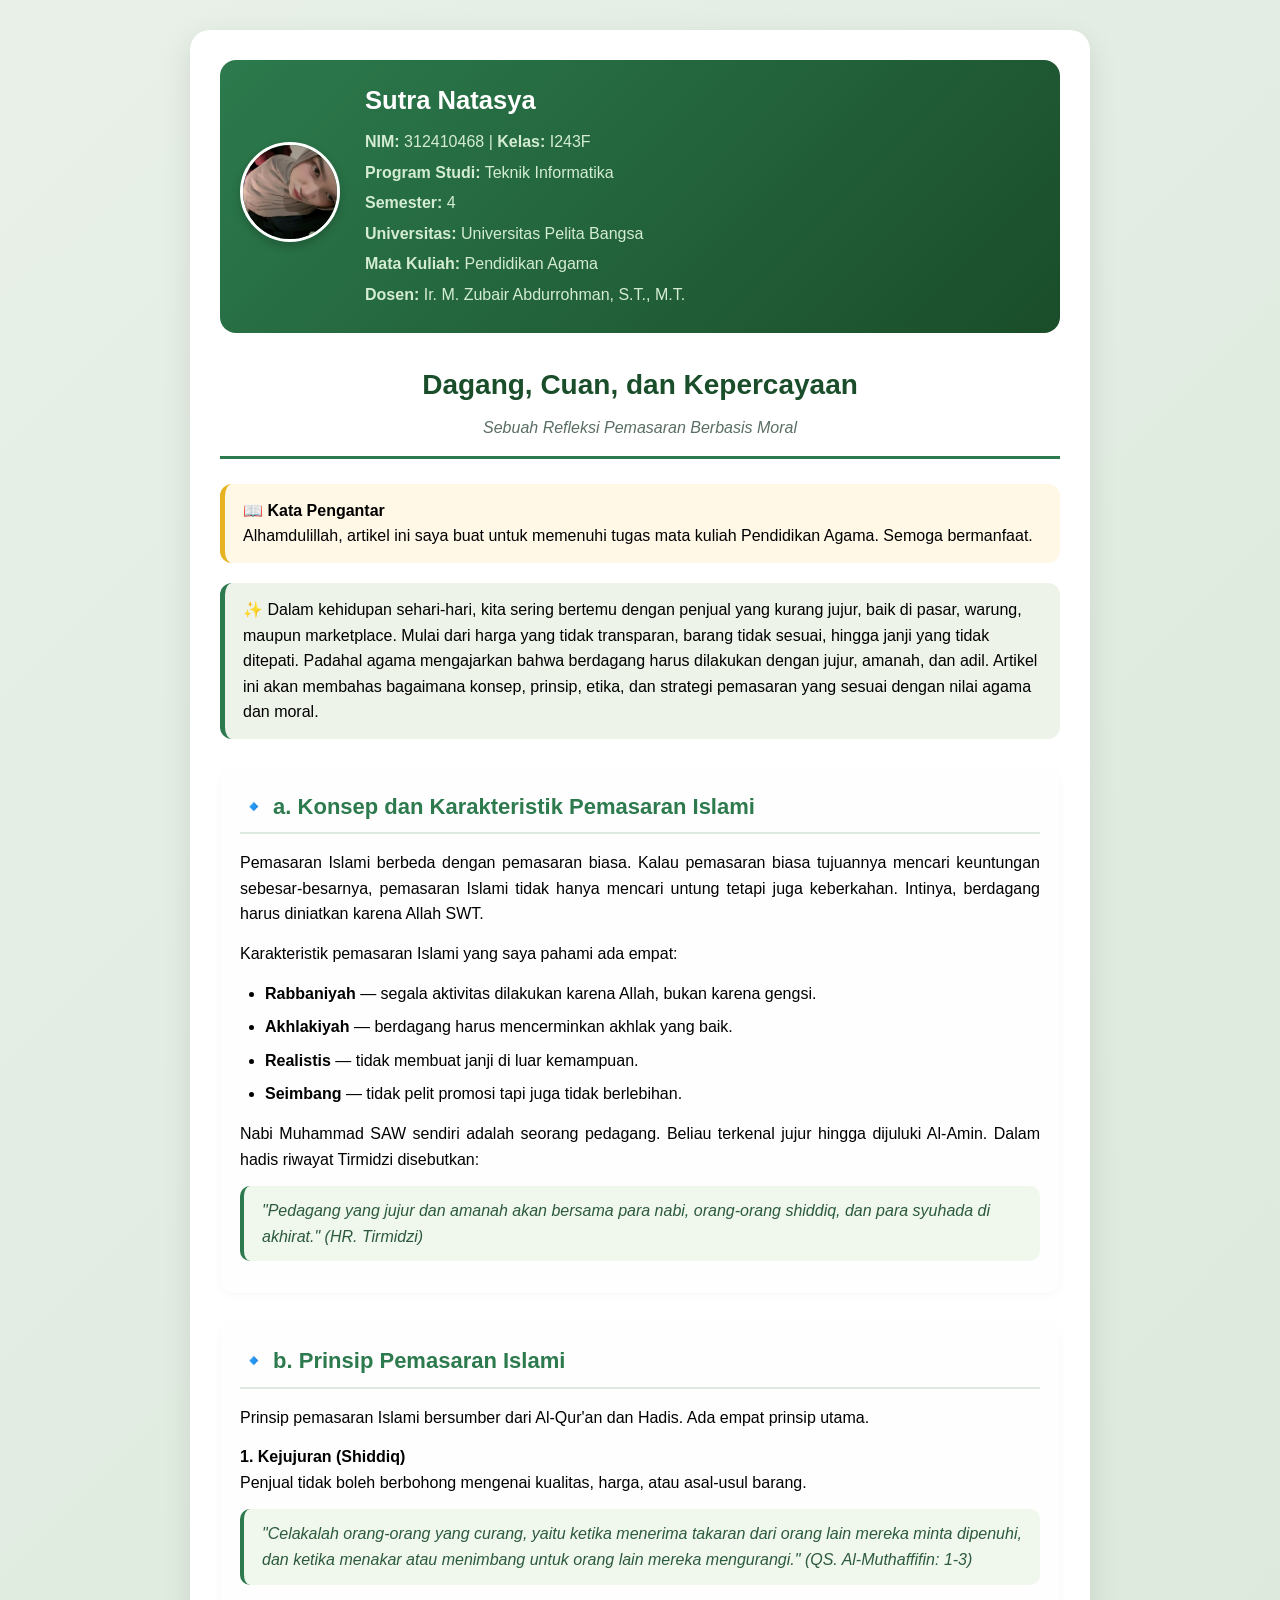
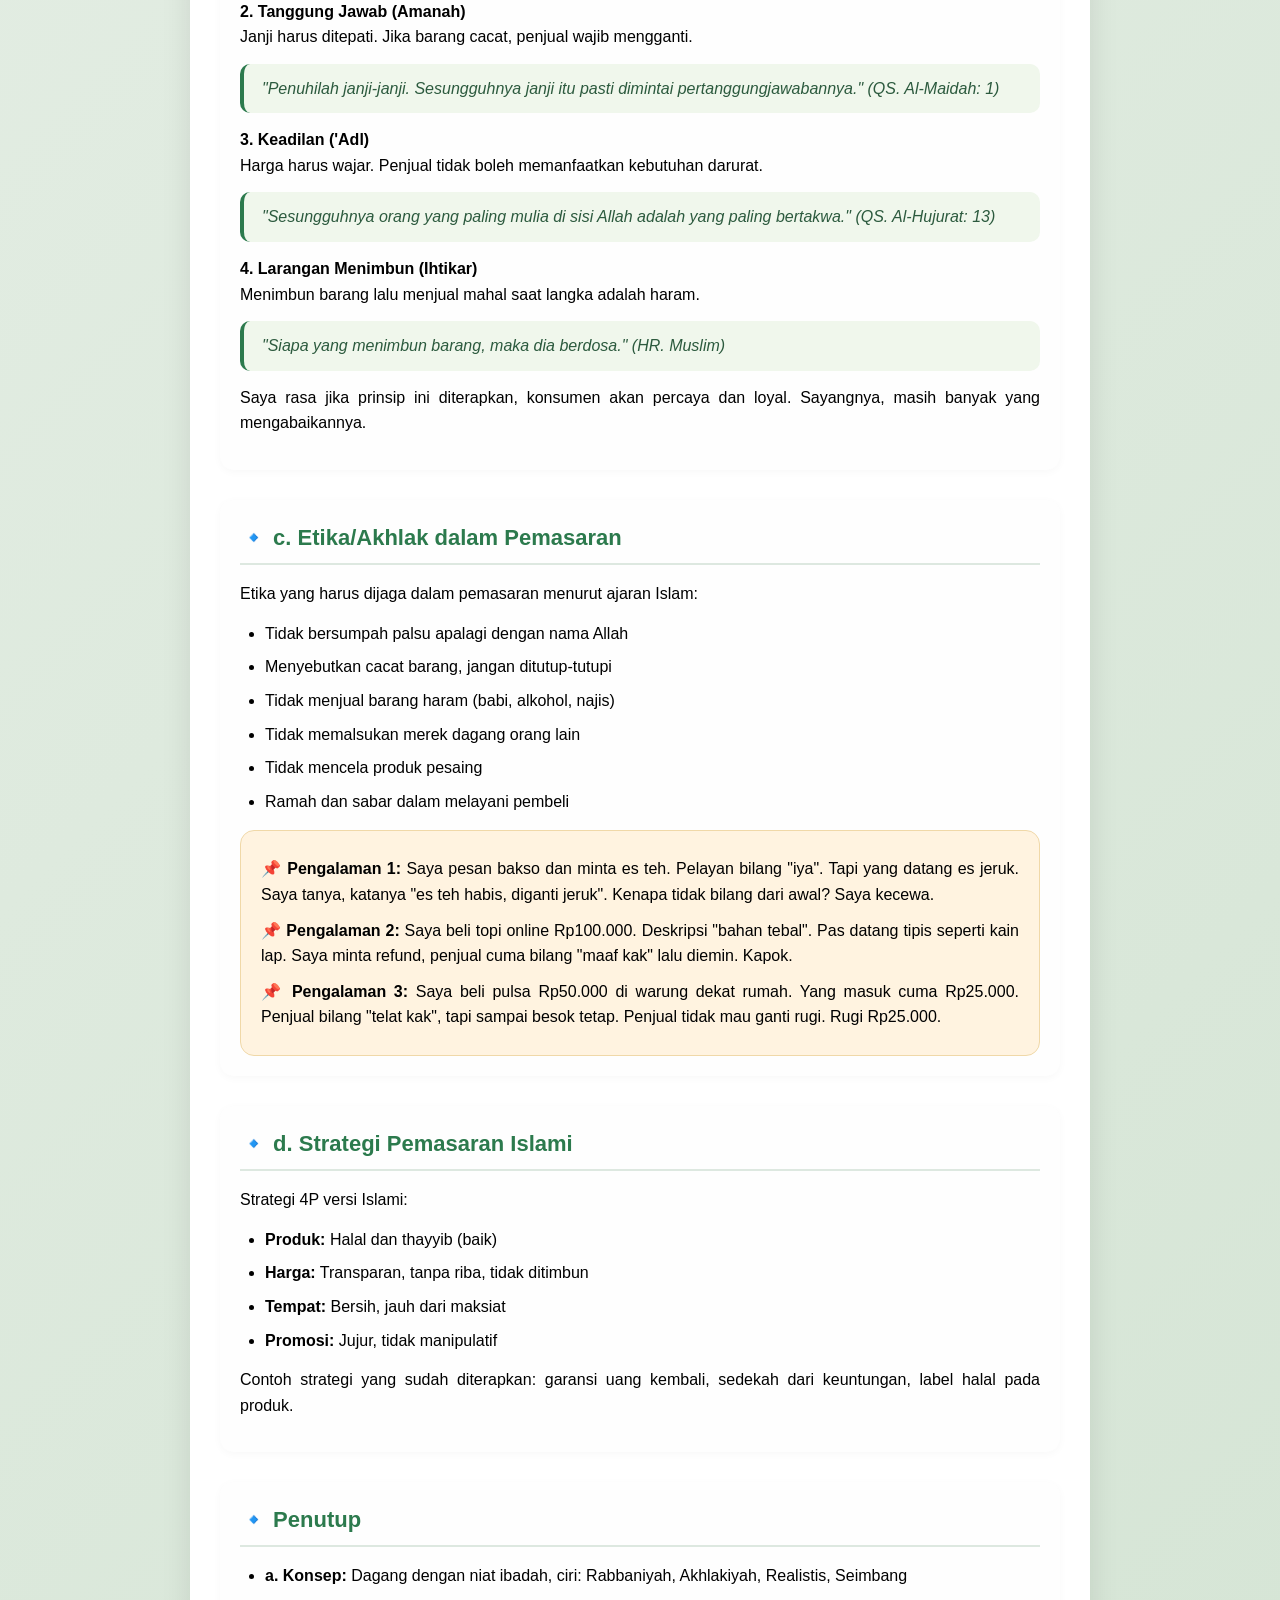
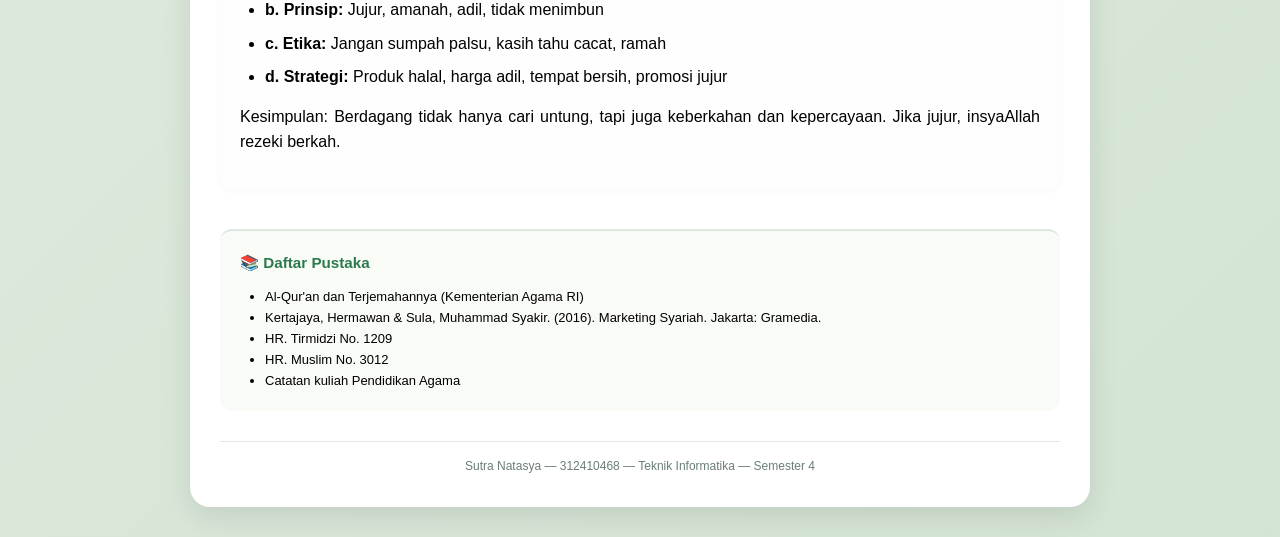
==== index.html @ a2deda5b "first commit" ====
<!doctype html>
<html lang="id">
  <head>
    <meta charset="UTF-8" />
    <title>Tugas Agama - Sutra Natasya</title>
    <link rel="stylesheet" href="style.css" />
  </head>
  <body>
    <div class="container">
      <div class="header">
        <div class="foto-area">
          <img src="foto/profil.jpg" alt="Foto Sutra" />
        </div>
        <div class="biodata-area">
          <h2>Sutra Natasya</h2>
          <p><strong>NIM:</strong> 312410468 | <strong>Kelas:</strong> I243F</p>
          <p><strong>Program Studi:</strong> Teknik Informatika</p>
          <p><strong>Semester:</strong> 4</p>
          <p><strong>Universitas:</strong> Universitas Pelita Bangsa</p>
          <p><strong>Mata Kuliah:</strong> Pendidikan Agama</p>
          <p><strong>Dosen:</strong> Ir. M. Zubair Abdurrohman, S.T., M.T.</p>
        </div>
      </div>

      <div class="judul">
        <h1>Dagang, Cuan, dan Kepercayaan</h1>
        <p>Sebuah Refleksi Pemasaran Berbasis Moral</p>
      </div>

      <div class="kata-pengantar">
        <p><strong>📖 Kata Pengantar</strong><br />Alhamdulillah, artikel ini saya buat untuk memenuhi tugas mata kuliah Pendidikan Agama. Semoga bermanfaat.</p>
      </div>

      <div class="pendahuluan">
        <p>
          ✨ Dalam kehidupan sehari-hari, kita sering bertemu dengan penjual yang kurang jujur, baik di pasar, warung, maupun marketplace. Mulai dari harga yang tidak transparan, barang tidak sesuai, hingga janji yang tidak ditepati.
          Padahal agama mengajarkan bahwa berdagang harus dilakukan dengan jujur, amanah, dan adil. Artikel ini akan membahas bagaimana konsep, prinsip, etika, dan strategi pemasaran yang sesuai dengan nilai agama dan moral.
        </p>
      </div>

      <div class="bab">
        <h2>🔹 a. Konsep dan Karakteristik Pemasaran Islami</h2>
        <p>
          Pemasaran Islami berbeda dengan pemasaran biasa. Kalau pemasaran biasa tujuannya mencari keuntungan sebesar-besarnya, pemasaran Islami tidak hanya mencari untung tetapi juga keberkahan. Intinya, berdagang harus diniatkan karena
          Allah SWT.
        </p>
        <p>Karakteristik pemasaran Islami yang saya pahami ada empat:</p>
        <ul>
          <li><strong>Rabbaniyah</strong> — segala aktivitas dilakukan karena Allah, bukan karena gengsi.</li>
          <li><strong>Akhlakiyah</strong> — berdagang harus mencerminkan akhlak yang baik.</li>
          <li><strong>Realistis</strong> — tidak membuat janji di luar kemampuan.</li>
          <li><strong>Seimbang</strong> — tidak pelit promosi tapi juga tidak berlebihan.</li>
        </ul>
        <p>Nabi Muhammad SAW sendiri adalah seorang pedagang. Beliau terkenal jujur hingga dijuluki Al-Amin. Dalam hadis riwayat Tirmidzi disebutkan:</p>
        <div class="ayat">"Pedagang yang jujur dan amanah akan bersama para nabi, orang-orang shiddiq, dan para syuhada di akhirat." (HR. Tirmidzi)</div>
      </div>

      <div class="bab">
        <h2>🔹 b. Prinsip Pemasaran Islami</h2>
        <p>Prinsip pemasaran Islami bersumber dari Al-Qur'an dan Hadis. Ada empat prinsip utama.</p>

        <p><strong>1. Kejujuran (Shiddiq)</strong><br />Penjual tidak boleh berbohong mengenai kualitas, harga, atau asal-usul barang.</p>
        <div class="ayat">"Celakalah orang-orang yang curang, yaitu ketika menerima takaran dari orang lain mereka minta dipenuhi, dan ketika menakar atau menimbang untuk orang lain mereka mengurangi." (QS. Al-Muthaffifin: 1-3)</div>

        <p><strong>2. Tanggung Jawab (Amanah)</strong><br />Janji harus ditepati. Jika barang cacat, penjual wajib mengganti.</p>
        <div class="ayat">"Penuhilah janji-janji. Sesungguhnya janji itu pasti dimintai pertanggungjawabannya." (QS. Al-Maidah: 1)</div>

        <p><strong>3. Keadilan ('Adl)</strong><br />Harga harus wajar. Penjual tidak boleh memanfaatkan kebutuhan darurat.</p>
        <div class="ayat">"Sesungguhnya orang yang paling mulia di sisi Allah adalah yang paling bertakwa." (QS. Al-Hujurat: 13)</div>

        <p><strong>4. Larangan Menimbun (Ihtikar)</strong><br />Menimbun barang lalu menjual mahal saat langka adalah haram.</p>
        <div class="ayat">"Siapa yang menimbun barang, maka dia berdosa." (HR. Muslim)</div>

        <p>Saya rasa jika prinsip ini diterapkan, konsumen akan percaya dan loyal. Sayangnya, masih banyak yang mengabaikannya.</p>
      </div>

      <div class="bab">
        <h2>🔹 c. Etika/Akhlak dalam Pemasaran</h2>
        <p>Etika yang harus dijaga dalam pemasaran menurut ajaran Islam:</p>
        <ul>
          <li>Tidak bersumpah palsu apalagi dengan nama Allah</li>
          <li>Menyebutkan cacat barang, jangan ditutup-tutupi</li>
          <li>Tidak menjual barang haram (babi, alkohol, najis)</li>
          <li>Tidak memalsukan merek dagang orang lain</li>
          <li>Tidak mencela produk pesaing</li>
          <li>Ramah dan sabar dalam melayani pembeli</li>
        </ul>

        <div class="pengalaman">
          <p><strong>📌 Pengalaman 1:</strong> Saya pesan bakso dan minta es teh. Pelayan bilang "iya". Tapi yang datang es jeruk. Saya tanya, katanya "es teh habis, diganti jeruk". Kenapa tidak bilang dari awal? Saya kecewa.</p>
          <p><strong>📌 Pengalaman 2:</strong> Saya beli topi online Rp100.000. Deskripsi "bahan tebal". Pas datang tipis seperti kain lap. Saya minta refund, penjual cuma bilang "maaf kak" lalu diemin. Kapok.</p>
          <p><strong>📌 Pengalaman 3:</strong> Saya beli pulsa Rp50.000 di warung dekat rumah. Yang masuk cuma Rp25.000. Penjual bilang "telat kak", tapi sampai besok tetap. Penjual tidak mau ganti rugi. Rugi Rp25.000.</p>
        </div>
      </div>

      <div class="bab">
        <h2>🔹 d. Strategi Pemasaran Islami</h2>
        <p>Strategi 4P versi Islami:</p>
        <ul>
          <li><strong>Produk:</strong> Halal dan thayyib (baik)</li>
          <li><strong>Harga:</strong> Transparan, tanpa riba, tidak ditimbun</li>
          <li><strong>Tempat:</strong> Bersih, jauh dari maksiat</li>
          <li><strong>Promosi:</strong> Jujur, tidak manipulatif</li>
        </ul>
        <p>Contoh strategi yang sudah diterapkan: garansi uang kembali, sedekah dari keuntungan, label halal pada produk.</p>
      </div>

      <div class="bab">
        <h2>🔹 Penutup</h2>
        <ul>
          <li><strong>a. Konsep:</strong> Dagang dengan niat ibadah, ciri: Rabbaniyah, Akhlakiyah, Realistis, Seimbang</li>
          <li><strong>b. Prinsip:</strong> Jujur, amanah, adil, tidak menimbun</li>
          <li><strong>c. Etika:</strong> Jangan sumpah palsu, kasih tahu cacat, ramah</li>
          <li><strong>d. Strategi:</strong> Produk halal, harga adil, tempat bersih, promosi jujur</li>
        </ul>
        <p>Kesimpulan: Berdagang tidak hanya cari untung, tapi juga keberkahan dan kepercayaan. Jika jujur, insyaAllah rezeki berkah.</p>
      </div>

      <div class="daftar-pustaka">
        <h3>📚 Daftar Pustaka</h3>
        <ul>
          <li>Al-Qur'an dan Terjemahannya (Kementerian Agama RI)</li>
          <li>Kertajaya, Hermawan & Sula, Muhammad Syakir. (2016). Marketing Syariah. Jakarta: Gramedia.</li>
          <li>HR. Tirmidzi No. 1209</li>
          <li>HR. Muslim No. 3012</li>
          <li>Catatan kuliah Pendidikan Agama</li>
        </ul>
      </div>

      <div class="footer">
        <p>Sutra Natasya — 312410468 — Teknik Informatika — Semester 4</p>
      </div>
    </div>
  </body>
</html>
---- style.css ----
* {
  margin: 0;
  padding: 0;
  box-sizing: border-box;
}

body {
  font-family: 'Segoe UI', Tahoma, Geneva, Verdana, sans-serif;
  background: linear-gradient(135deg, #e8f0e8 0%, #d4e4d4 100%);
  padding: 30px 20px;
  line-height: 1.6;
}

.container {
  max-width: 900px;
  margin: auto;
  background: white;
  padding: 30px;
  border-radius: 20px;
  box-shadow: 0 10px 30px rgba(0, 0, 0, 0.1);
}

.header {
  display: flex;
  align-items: center;
  gap: 25px;
  background: linear-gradient(135deg, #2c7a4d 0%, #1a4d2a 100%);
  padding: 20px;
  border-radius: 16px;
  margin-bottom: 30px;
  color: white;
}

.foto-area img {
  width: 100px;
  height: 100px;
  object-fit: cover;
  border-radius: 50%;
  border: 3px solid white;
  box-shadow: 0 4px 10px rgba(0, 0, 0, 0.2);
}

.biodata-area h2 {
  color: white;
  font-size: 1.6rem;
  margin-bottom: 8px;
}

.biodata-area p {
  color: #d4ecd4;
  margin: 5px 0;
}

.judul {
  text-align: center;
  margin-bottom: 25px;
  padding-bottom: 15px;
  border-bottom: 3px solid #2c7a4d;
}

.judul h1 {
  color: #1a4d2a;
  font-size: 28px;
  margin-bottom: 8px;
}

.judul p {
  color: #5a6e64;
  font-style: italic;
}

.kata-pengantar {
  background: #fff8e7;
  padding: 14px 18px;
  border-radius: 12px;
  margin-bottom: 20px;
  border-left: 5px solid #e6b422;
}

.pendahuluan {
  background: #eef3ea;
  padding: 14px 18px;
  border-radius: 12px;
  margin-bottom: 25px;
  border-left: 5px solid #2c7a4d;
}

.bab {
  margin-top: 30px;
  background: #fefefe;
  padding: 20px;
  border-radius: 14px;
  box-shadow: 0 2px 8px rgba(0, 0, 0, 0.03);
  transition: transform 0.2s;
}

.bab:hover {
  transform: translateX(5px);
}

.bab h2 {
  color: #2c7a4d;
  border-bottom: 2px solid #dde8e0;
  padding-bottom: 8px;
  margin-bottom: 16px;
  font-size: 22px;
}

.bab p {
  margin: 14px 0;
  text-align: justify;
}

.bab ul {
  margin-left: 25px;
  margin-bottom: 12px;
}

.bab li {
  margin: 8px 0;
}

.ayat {
  background: #f0f7ec;
  padding: 12px 18px;
  border-radius: 10px;
  margin: 12px 0;
  font-style: italic;
  color: #2c5a3e;
  border-left: 4px solid #2c7a4d;
}

.pengalaman {
  background: #fff3e0;
  padding: 15px 20px;
  border-radius: 14px;
  margin-top: 16px;
  border: 1px solid #f0d8a8;
}

.pengalaman p {
  margin: 10px 0;
}

.daftar-pustaka {
  margin-top: 40px;
  padding-top: 20px;
  border-top: 2px solid #dde8e0;
  font-size: 13px;
  background: #f9fbf7;
  padding: 20px;
  border-radius: 12px;
}

.daftar-pustaka h3 {
  color: #2c7a4d;
  margin-bottom: 12px;
}

.daftar-pustaka ul {
  margin-left: 25px;
}

.footer {
  text-align: center;
  margin-top: 30px;
  padding-top: 15px;
  border-top: 1px solid #e0e8e4;
  font-size: 12px;
  color: #6a7e74;
}

@media (max-width: 600px) {
  .container {
    padding: 18px;
  }
  .header {
    flex-direction: column;
    text-align: center;
  }
  .judul h1 {
    font-size: 22px;
  }
  .bab h2 {
    font-size: 18px;
  }
}
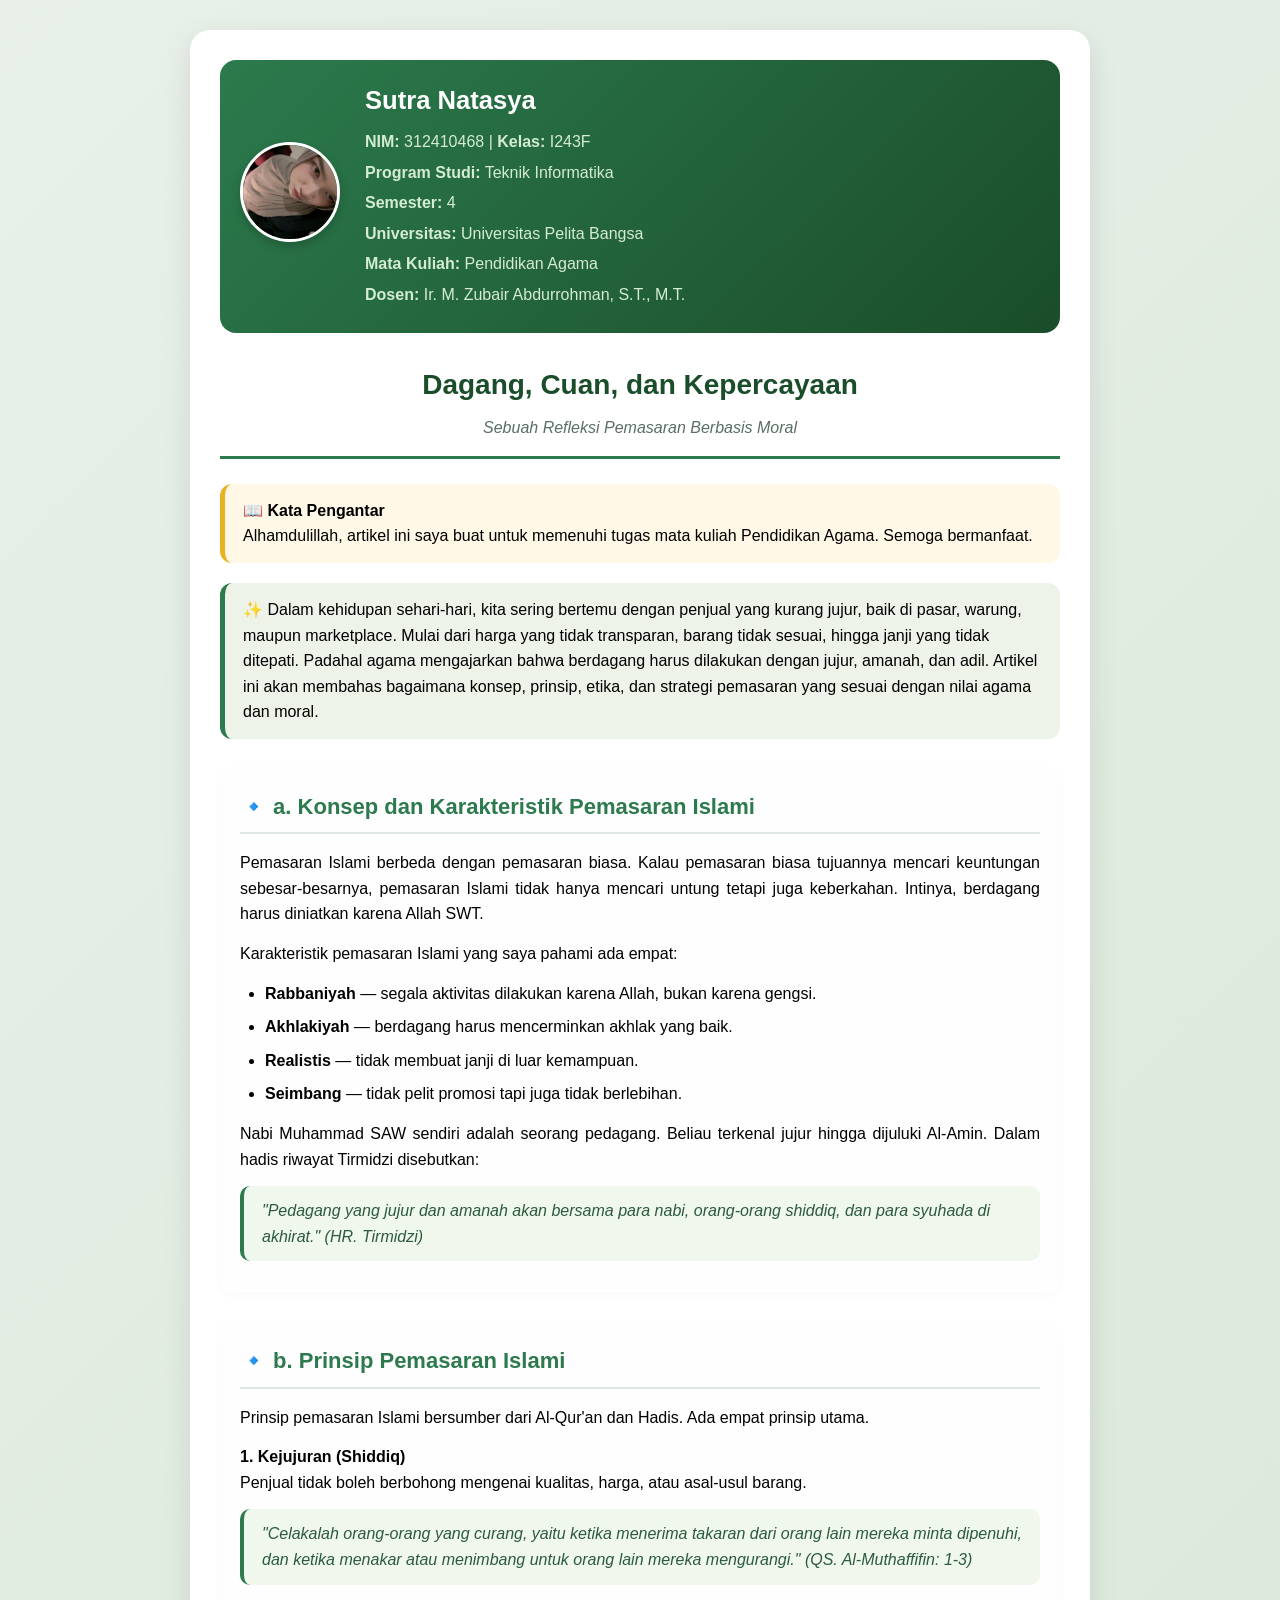
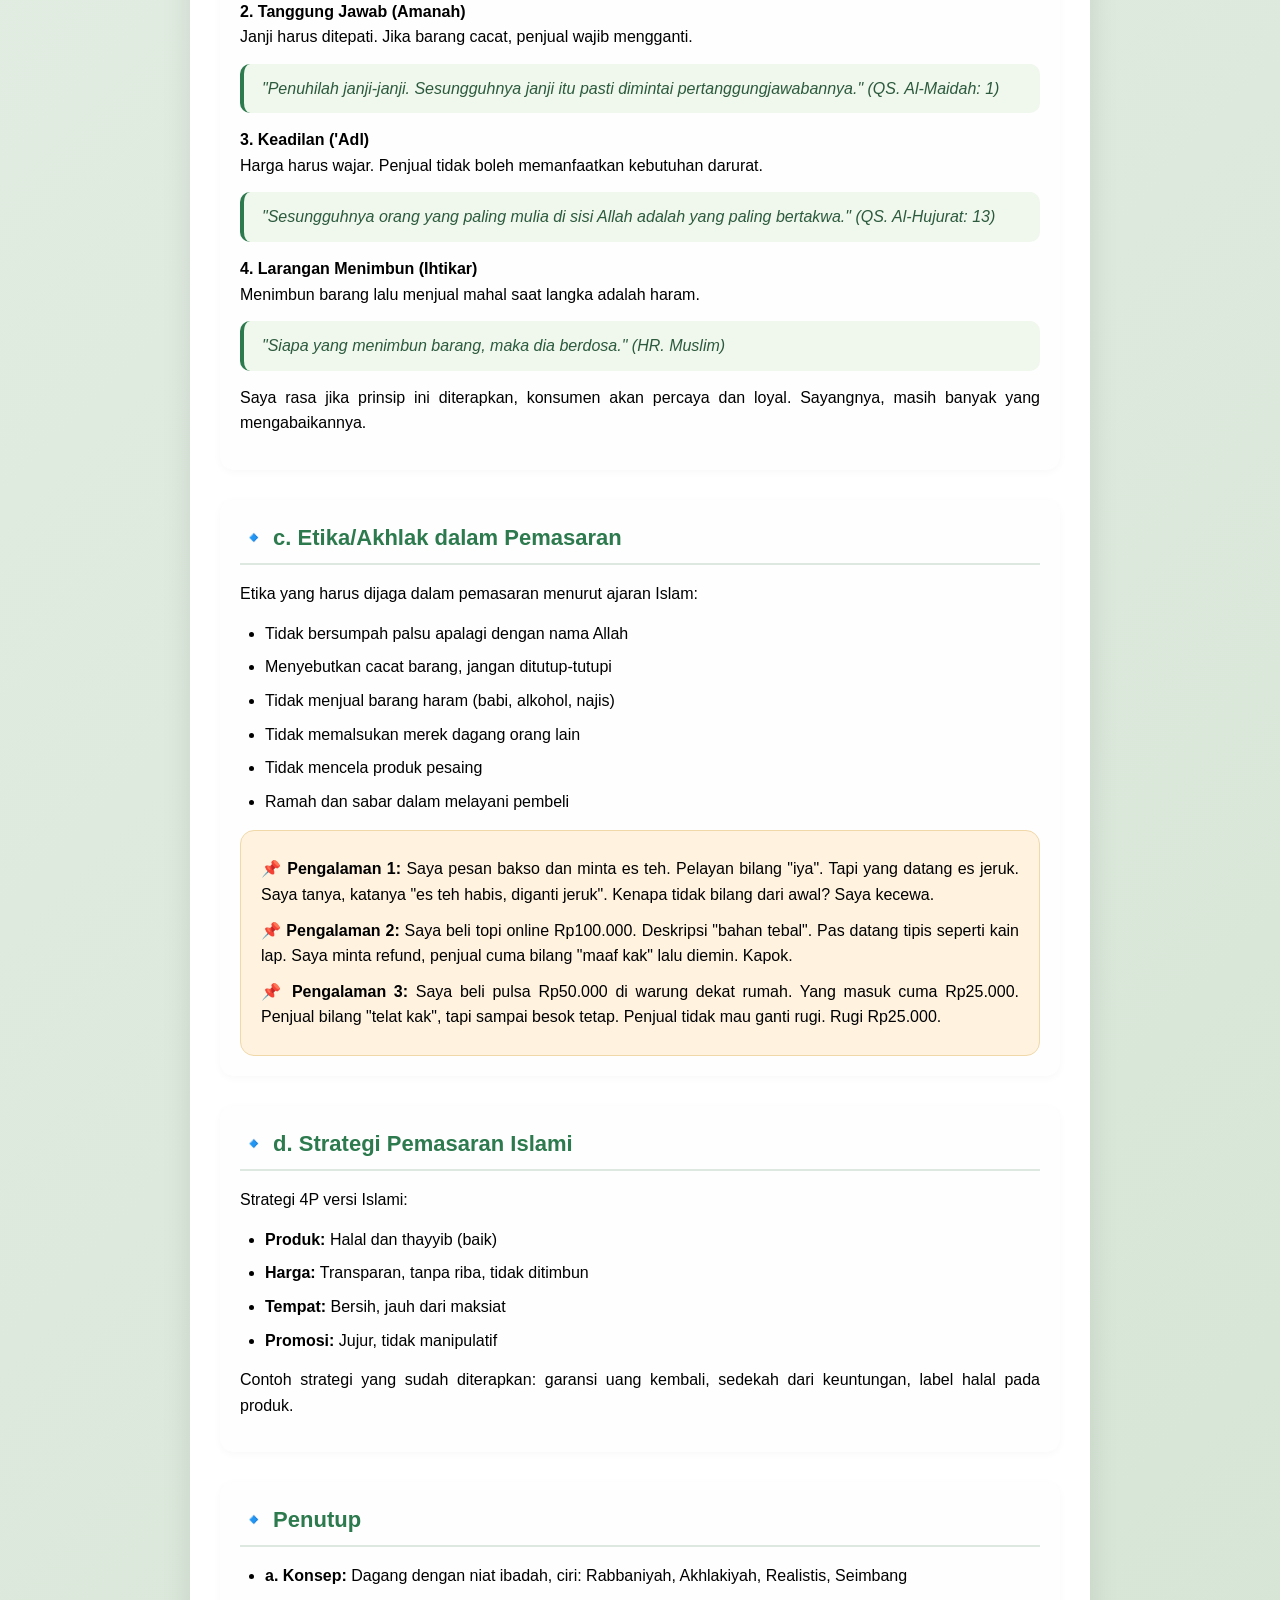
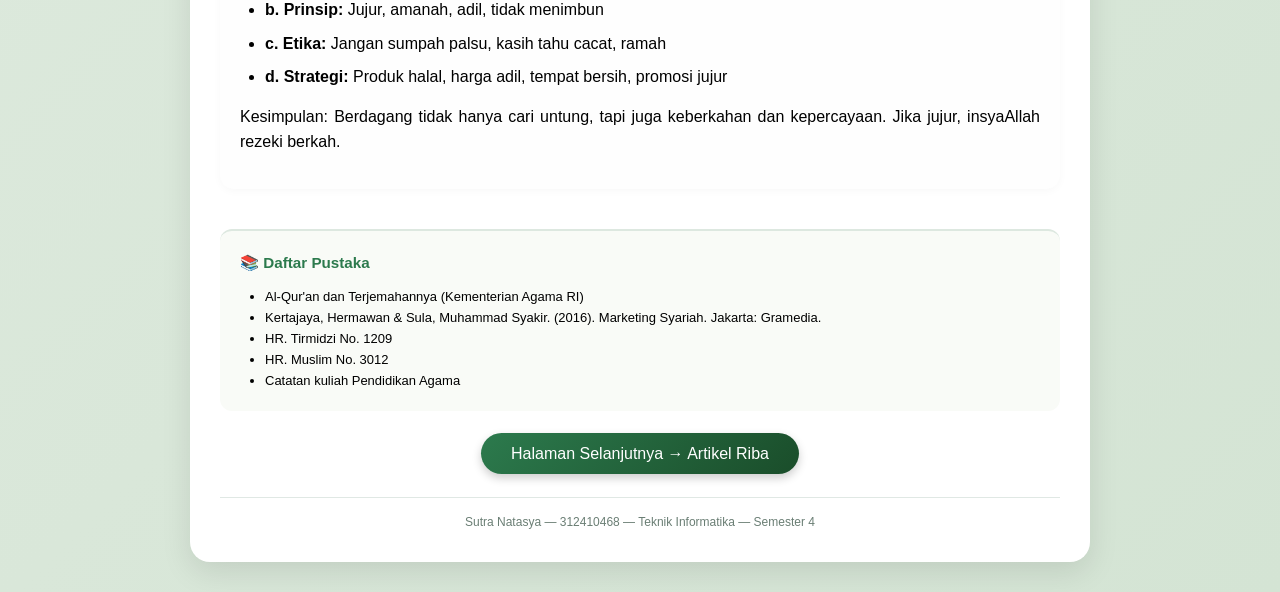
==== commit 82e3fd87: "Update index.html" ====
--- a/index.html
+++ b/index.html
@@ -41,8 +41,7 @@
       <div class="bab">
         <h2>🔹 a. Konsep dan Karakteristik Pemasaran Islami</h2>
         <p>
-          Pemasaran Islami berbeda dengan pemasaran biasa. Kalau pemasaran biasa tujuannya mencari keuntungan sebesar-besarnya, pemasaran Islami tidak hanya mencari untung tetapi juga keberkahan. Intinya, berdagang harus diniatkan karena
-          Allah SWT.
+          Pemasaran Islami berbeda dengan pemasaran biasa. Kalau pemasaran biasa tujuannya mencari keuntungan sebesar-besarnya, pemasaran Islami tidak hanya mencari untung tetapi juga keberkahan. Intinya, berdagang harus diniatkan karena Allah SWT.
         </p>
         <p>Karakteristik pemasaran Islami yang saya pahami ada empat:</p>
         <ul>
@@ -127,6 +126,18 @@
         </ul>
       </div>
 
+      <div style="text-align:center; margin: 30px 0;">
+        <a href="riba.html" style="
+          background: linear-gradient(135deg, #2c7a4d, #1a4d2a);
+          color: white;
+          padding: 12px 30px;
+          border-radius: 25px;
+          text-decoration: none;
+          font-size: 16px;
+          box-shadow: 0 4px 10px rgba(0,0,0,0.2);
+        ">Halaman Selanjutnya → Artikel Riba</a>
+      </div>
+
       <div class="footer">
         <p>Sutra Natasya — 312410468 — Teknik Informatika — Semester 4</p>
       </div>
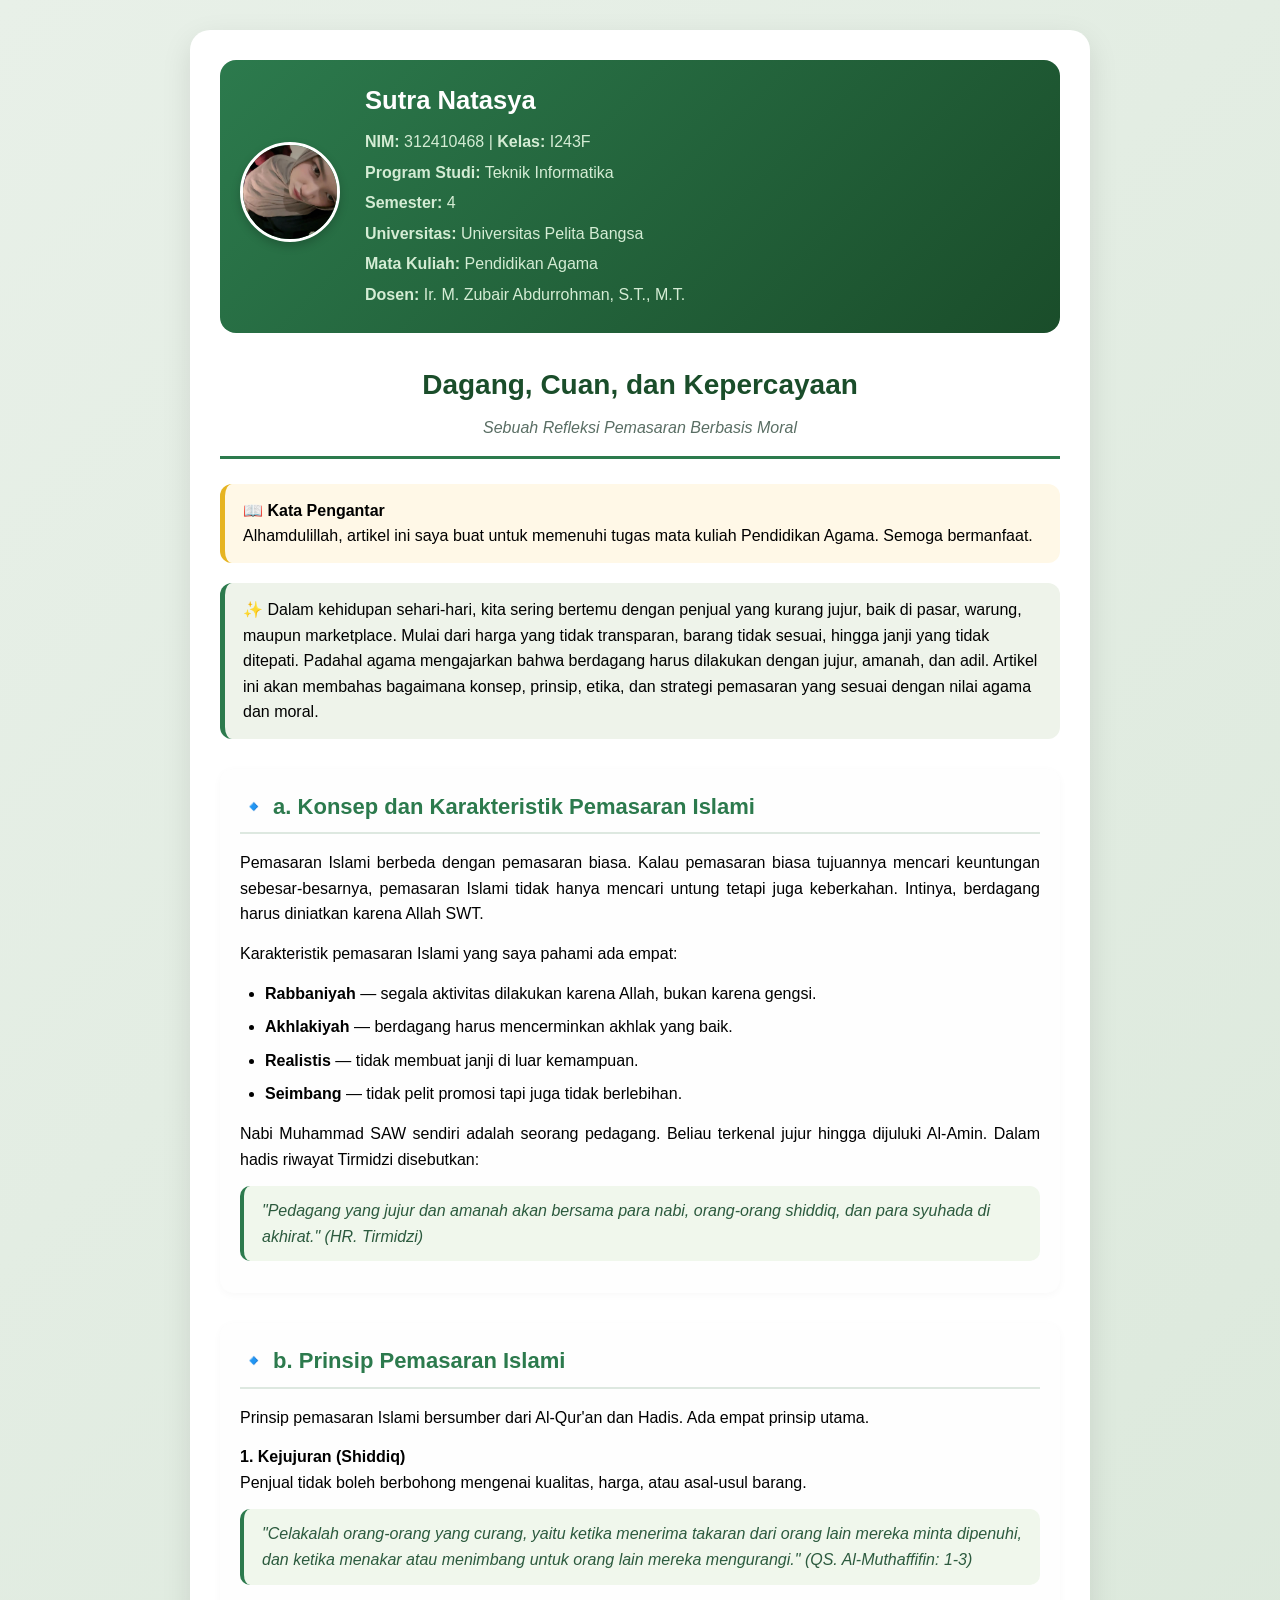
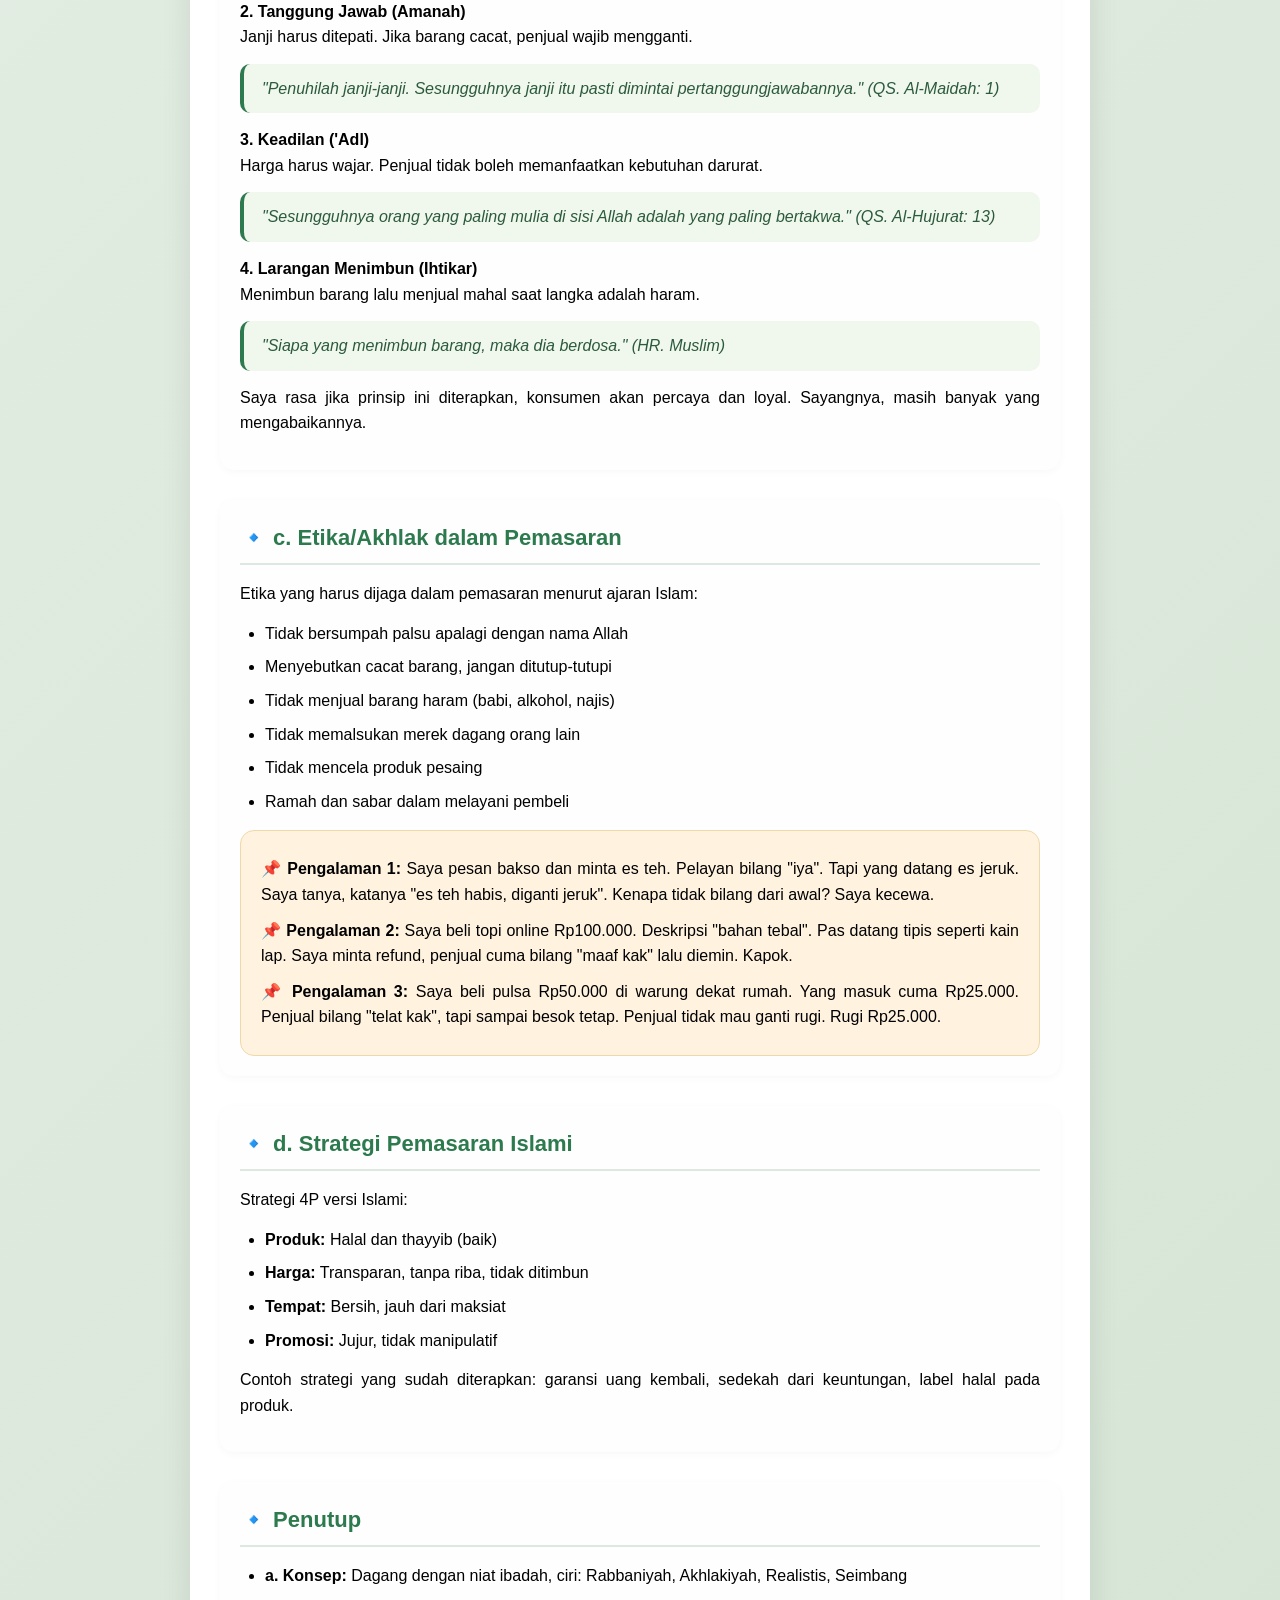
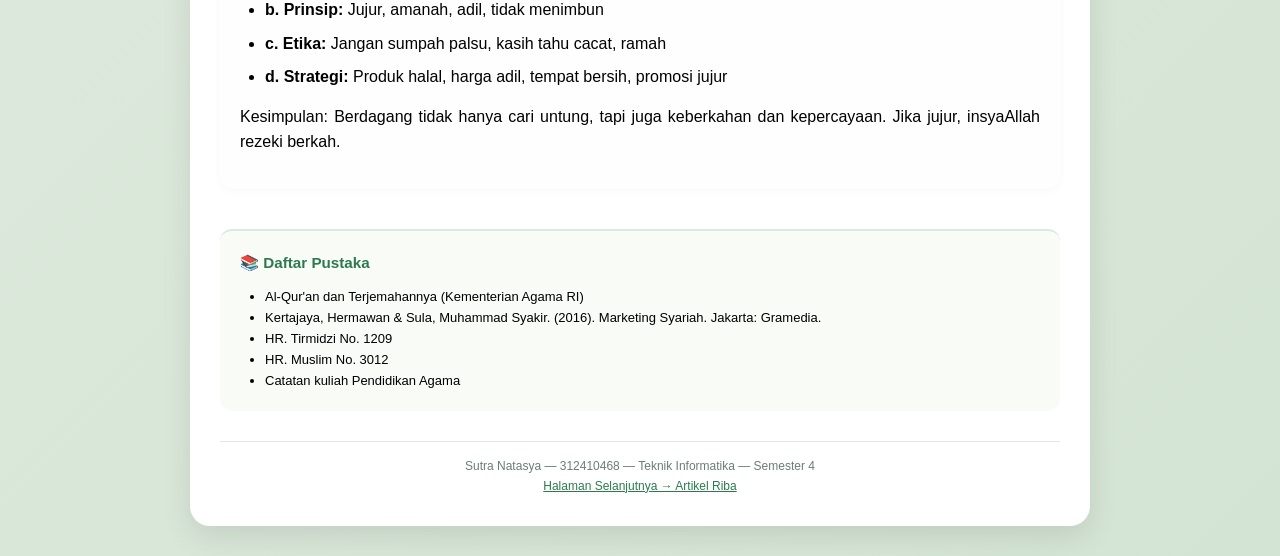
==== commit a4940013: "Update index.html" ====
--- a/index.html
+++ b/index.html
@@ -126,20 +126,9 @@
         </ul>
       </div>
 
-      <div style="text-align:center; margin: 30px 0;">
-        <a href="riba.html" style="
-          background: linear-gradient(135deg, #2c7a4d, #1a4d2a);
-          color: white;
-          padding: 12px 30px;
-          border-radius: 25px;
-          text-decoration: none;
-          font-size: 16px;
-          box-shadow: 0 4px 10px rgba(0,0,0,0.2);
-        ">Halaman Selanjutnya → Artikel Riba</a>
-      </div>
-
       <div class="footer">
         <p>Sutra Natasya — 312410468 — Teknik Informatika — Semester 4</p>
+        <p><a href="riba.html" style="color:#2c7a4d;">Halaman Selanjutnya → Artikel Riba</a></p>
       </div>
     </div>
   </body>
